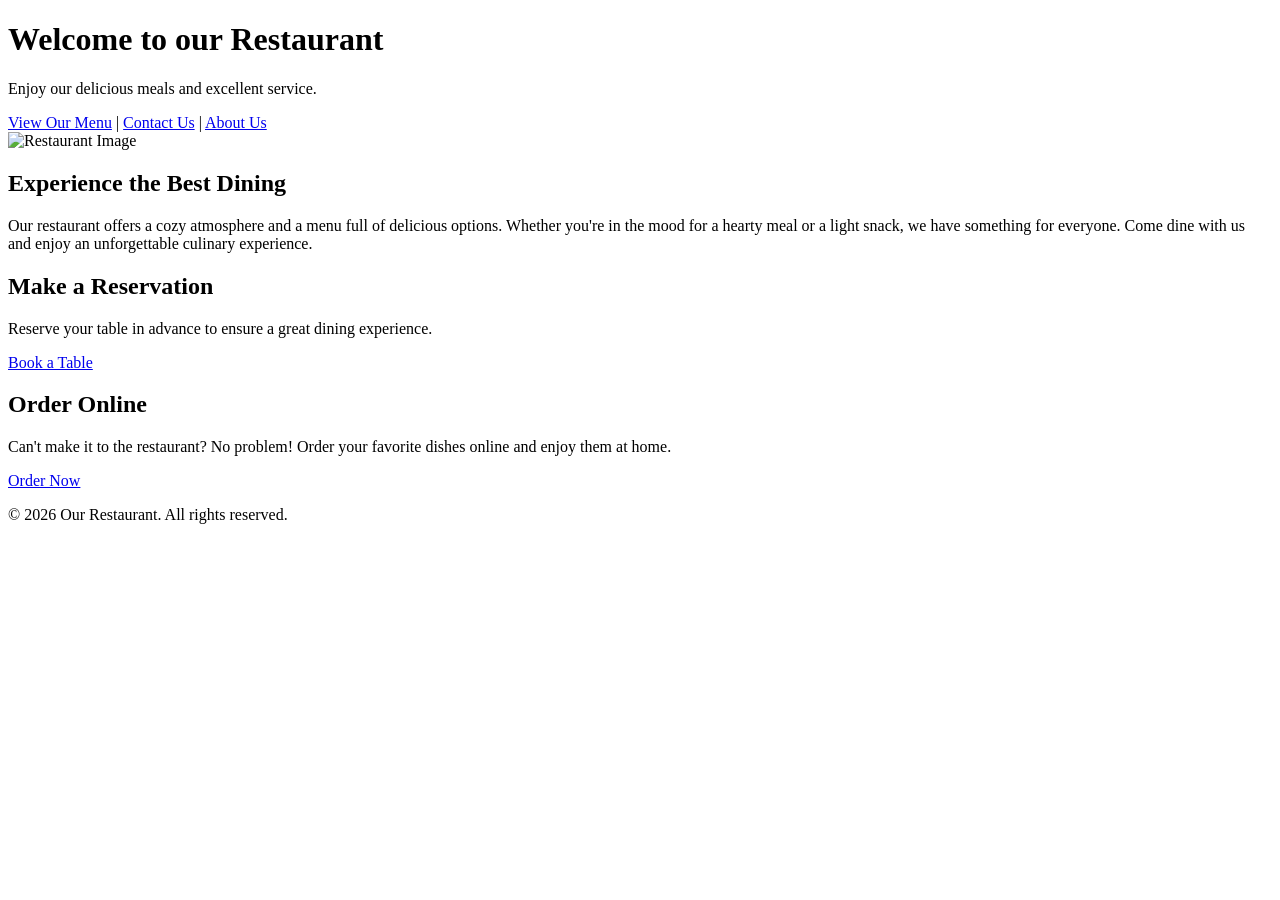
==== resturent file/index.html @ 0fd5eaf8 "first commit" ====
<!DOCTYPE html>
<html lang="en">
<head>
    <meta charset="UTF-8">
    <meta name="viewport" content="width=device-width, initial-scale=1.0">
    <title>Resturent</title>
</head>
<body>
    <h1>Welcome to our Restaurant</h1>
    <p>Enjoy our delicious meals and excellent service.</p>
        <a href="menu.html">View Our Menu</a> |
        <a href="contact_us.html">Contact Us</a> |
        <a href="about_us.html">About Us</a>
    <br>
    <img src="top-view-fresh-vegetables-red-pepper-powder-turmeric-small-bowls-wooden-spoons-table-free-space.jpg" alt="Restaurant Image" width="500" height="300">
    <h2>Experience the Best Dining</h2>
        <p>Our restaurant offers a cozy atmosphere and a menu full of delicious options. Whether you're in the mood for a hearty meal or a light snack, we have something for everyone. Come dine with us and enjoy an unforgettable culinary experience.</p>
     <h2>Make a Reservation</h2>
        <p>Reserve your table in advance to ensure a great dining experience.</p>
    <a href="reservation_make.html">Book a Table</a>
        
       <h2>Order Online</h2>
        <p>Can't make it to the restaurant? No problem! Order your favorite dishes online and enjoy them at home.</p>
        <a href="menu.html">Order Now</a>

    <footer>
        <p>&copy; 2026 Our Restaurant. All rights reserved.</p>
    </footer>

</body>
</html>
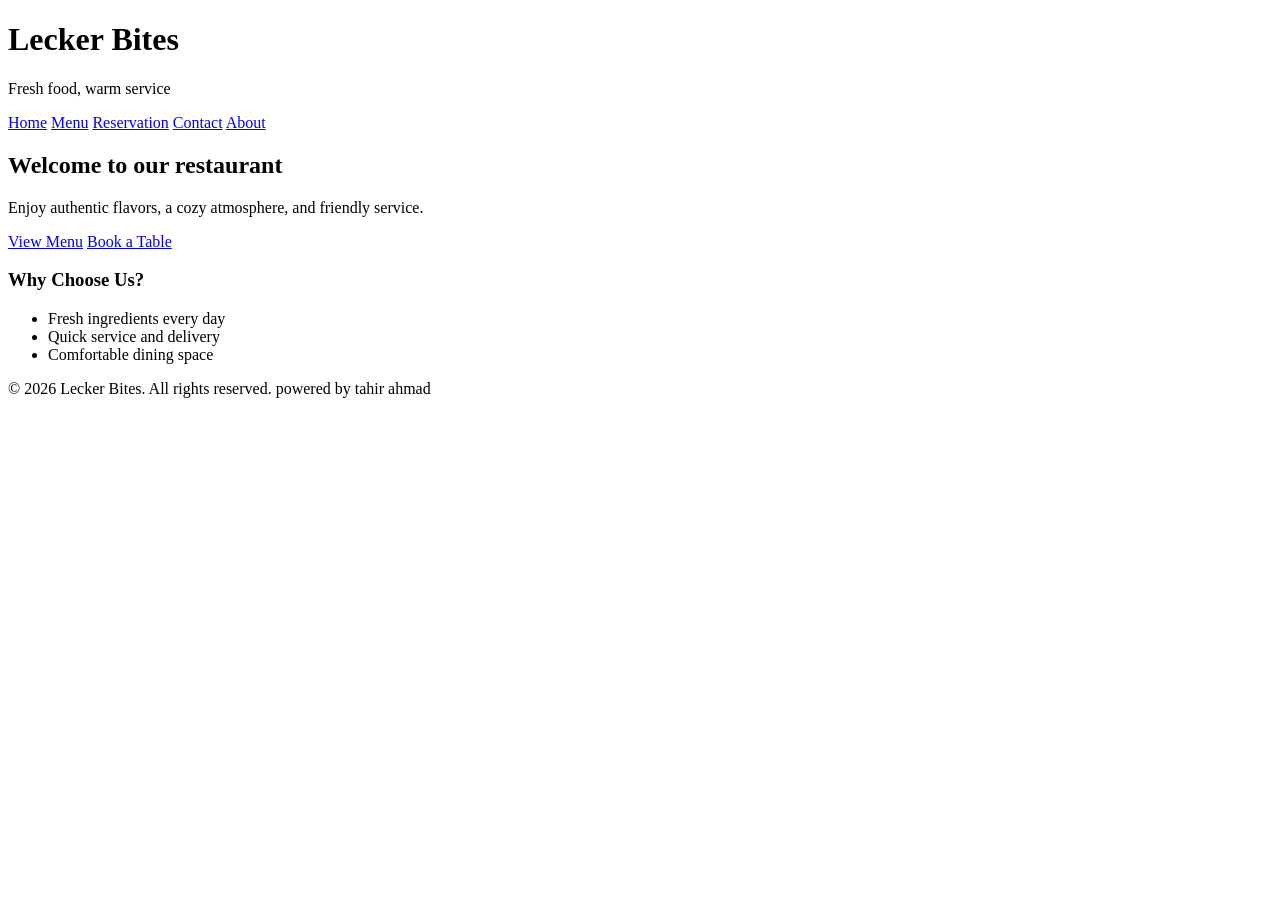
==== commit 63d2829c: "modify all data beacuse we update the restaurant name and we also update the phone number in reserva" ====
--- a/resturent file/index.html
+++ b/resturent file/index.html
@@ -3,29 +3,46 @@
 <head>
     <meta charset="UTF-8">
     <meta name="viewport" content="width=device-width, initial-scale=1.0">
-    <title>Resturent</title>
+    <title>Restaurant</title>
+    <link rel="stylesheet" href="index.css">
 </head>
 <body>
-    <h1>Welcome to our Restaurant</h1>
-    <p>Enjoy our delicious meals and excellent service.</p>
-        <a href="menu.html">View Our Menu</a> |
-        <a href="contact_us.html">Contact Us</a> |
-        <a href="about_us.html">About Us</a>
-    <br>
-    <img src="top-view-fresh-vegetables-red-pepper-powder-turmeric-small-bowls-wooden-spoons-table-free-space.jpg" alt="Restaurant Image" width="500" height="300">
-    <h2>Experience the Best Dining</h2>
-        <p>Our restaurant offers a cozy atmosphere and a menu full of delicious options. Whether you're in the mood for a hearty meal or a light snack, we have something for everyone. Come dine with us and enjoy an unforgettable culinary experience.</p>
-     <h2>Make a Reservation</h2>
-        <p>Reserve your table in advance to ensure a great dining experience.</p>
-    <a href="reservation_make.html">Book a Table</a>
-        
-       <h2>Order Online</h2>
-        <p>Can't make it to the restaurant? No problem! Order your favorite dishes online and enjoy them at home.</p>
-        <a href="menu.html">Order Now</a>
+    <div class="page-wrap">
+        <header class="site-header">
+            <h1>Lecker Bites</h1>
+            <p>Fresh food, warm service</p>
+            <nav class="main-nav">
+                <a href="index.html">Home</a>
+                <a href="menu.html">Menu</a>
+                <a href="reservation.html">Reservation</a>
+                <a href="contact_us.html">Contact</a>
+                <a href="about_us.html">About</a>
+            </nav>
+        </header>
 
-    <footer>
-        <p>&copy; 2026 Our Restaurant. All rights reserved.</p>
-    </footer>
+        <main class="hero">
+            <h2>Welcome to our restaurant</h2>
+            <p>Enjoy authentic flavors, a cozy atmosphere, and friendly service.</p>
+            <div class="hero-buttons">
+                <a class="button button-primary" href="menu.html">View Menu</a>
+                <a class="button button-secondary" href="reservation.html">Book a Table</a>
+            </div>
+        </main>
 
+        <section class="features">
+            <h3>Why Choose Us?</h3>
+            <ul>
+                <li>Fresh ingredients every day</li>
+                <li>Quick service and delivery</li>
+                <li>Comfortable dining space</li>
+            </ul>
+        </section>
+
+        <footer class="site-footer">
+            <p>&copy; 2026 Lecker Bites. All rights reserved.
+                powered by tahir ahmad
+            </p>
+        </footer>
+    </div>
 </body>
 </html>
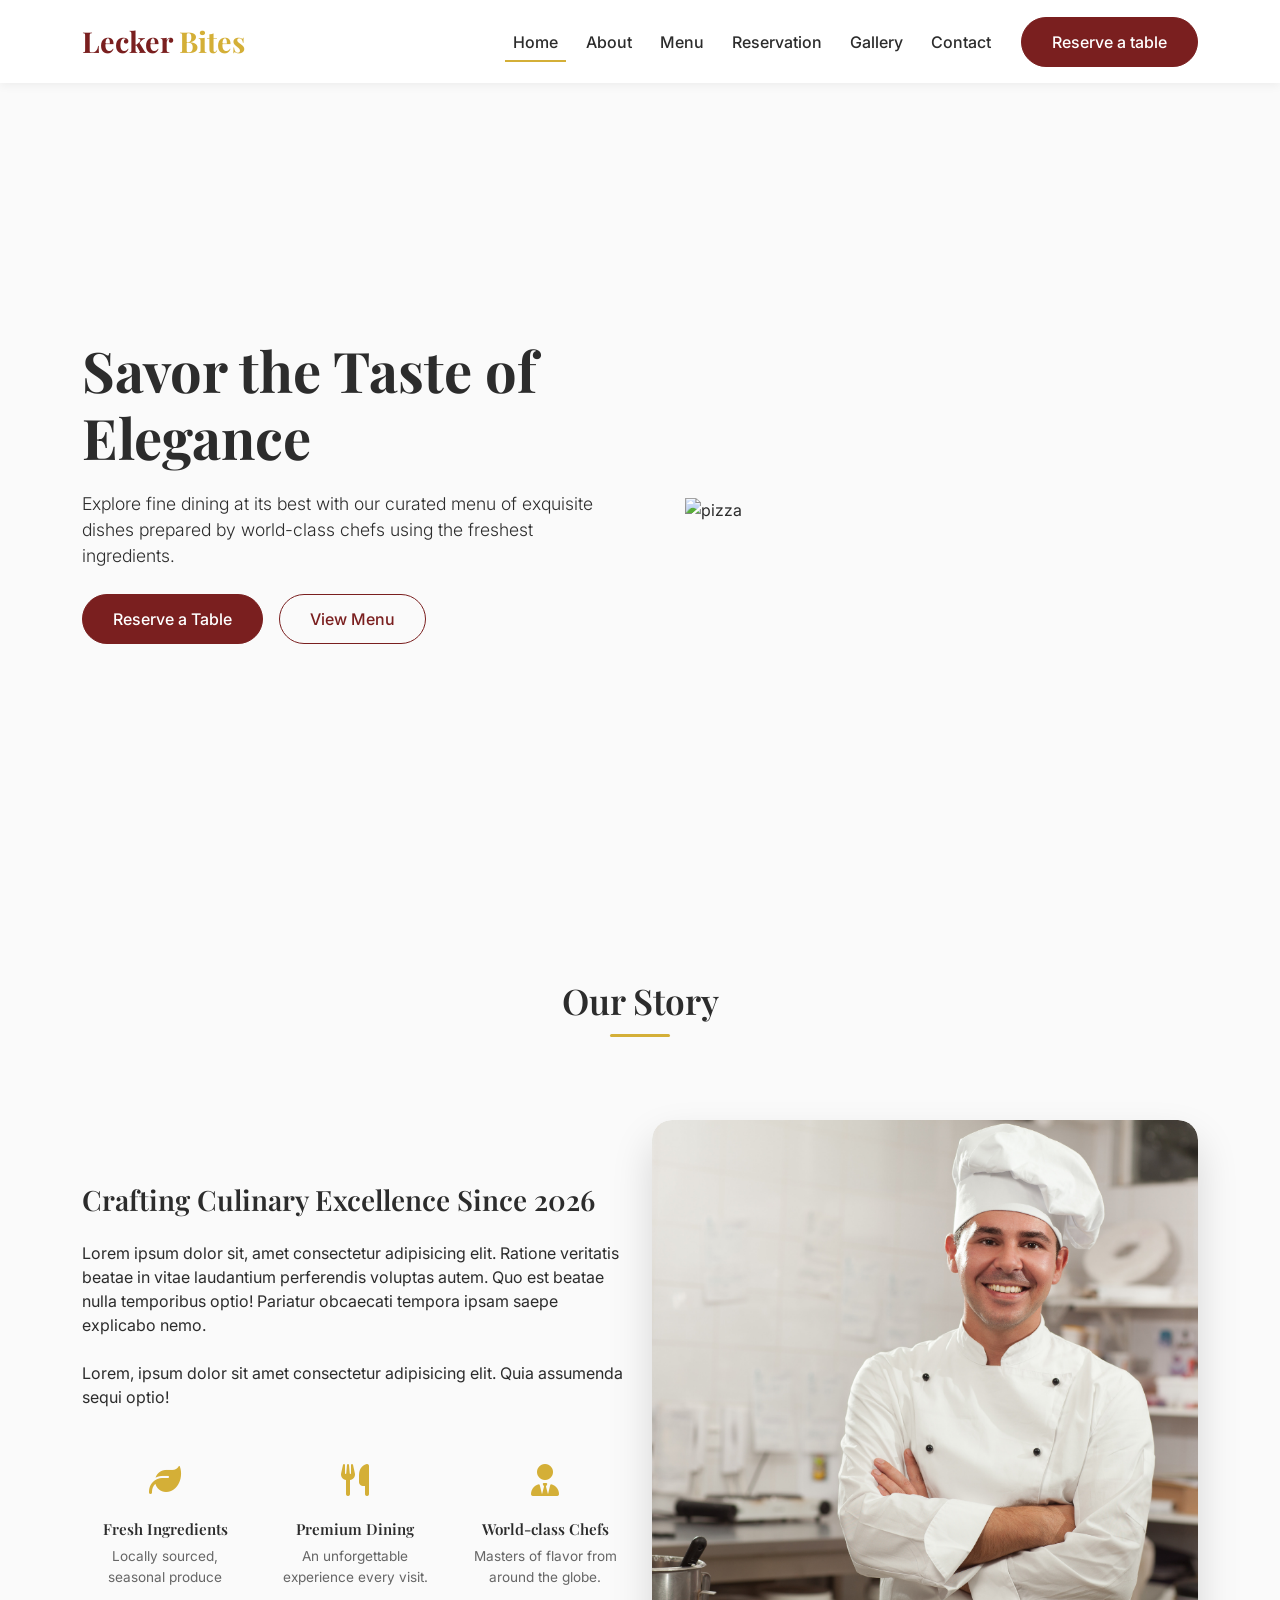
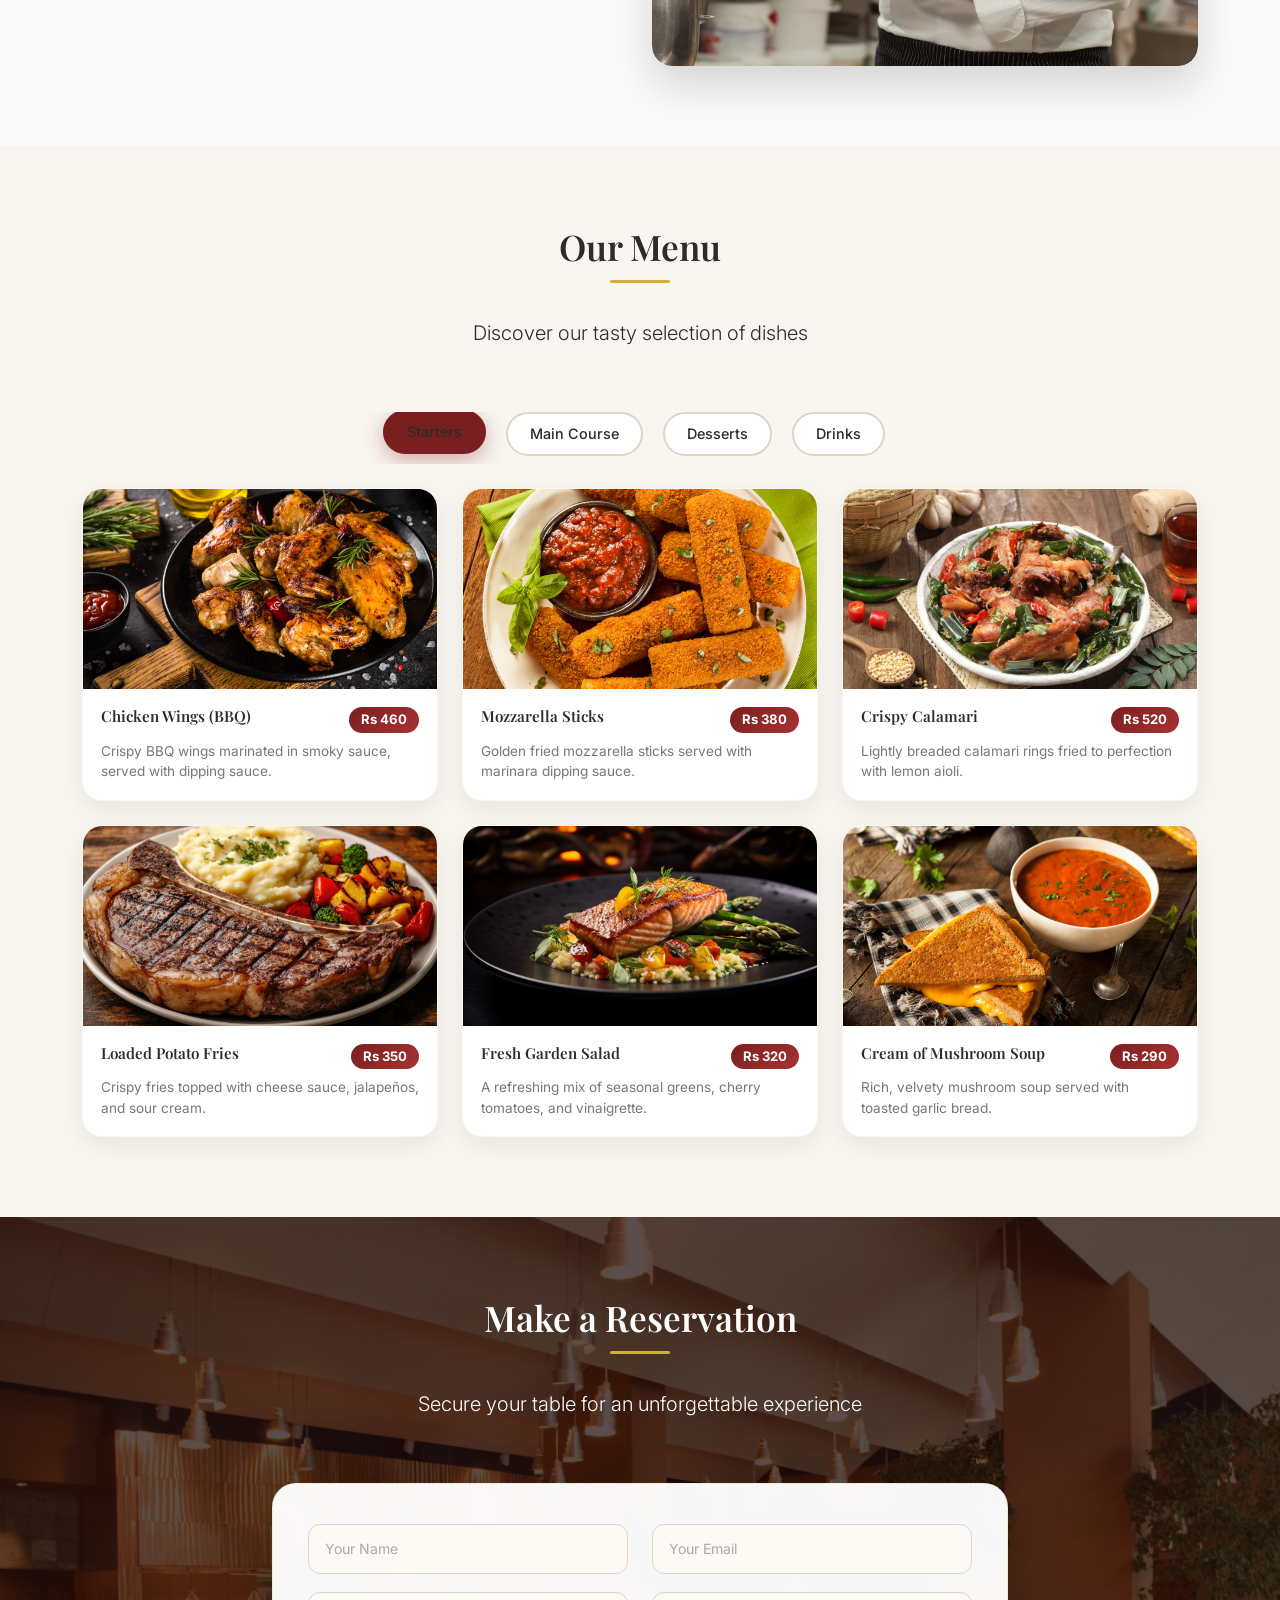
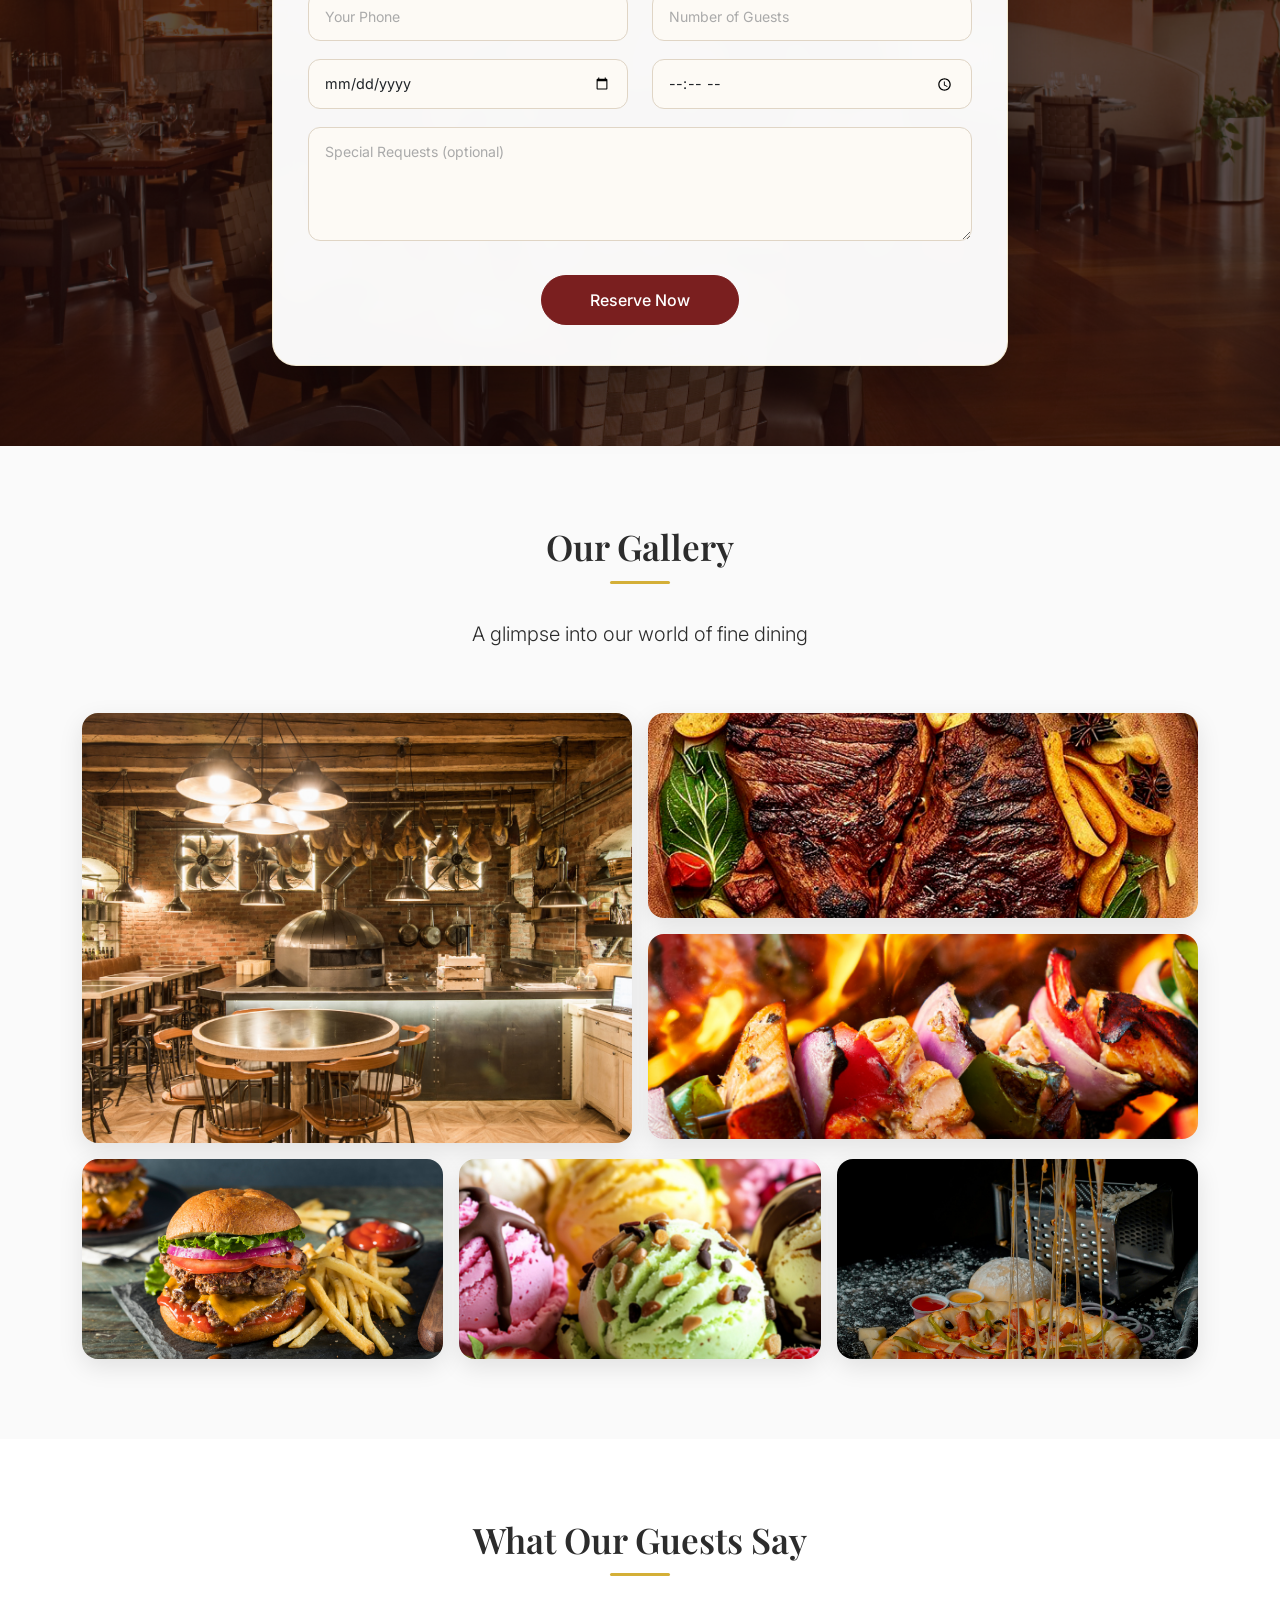
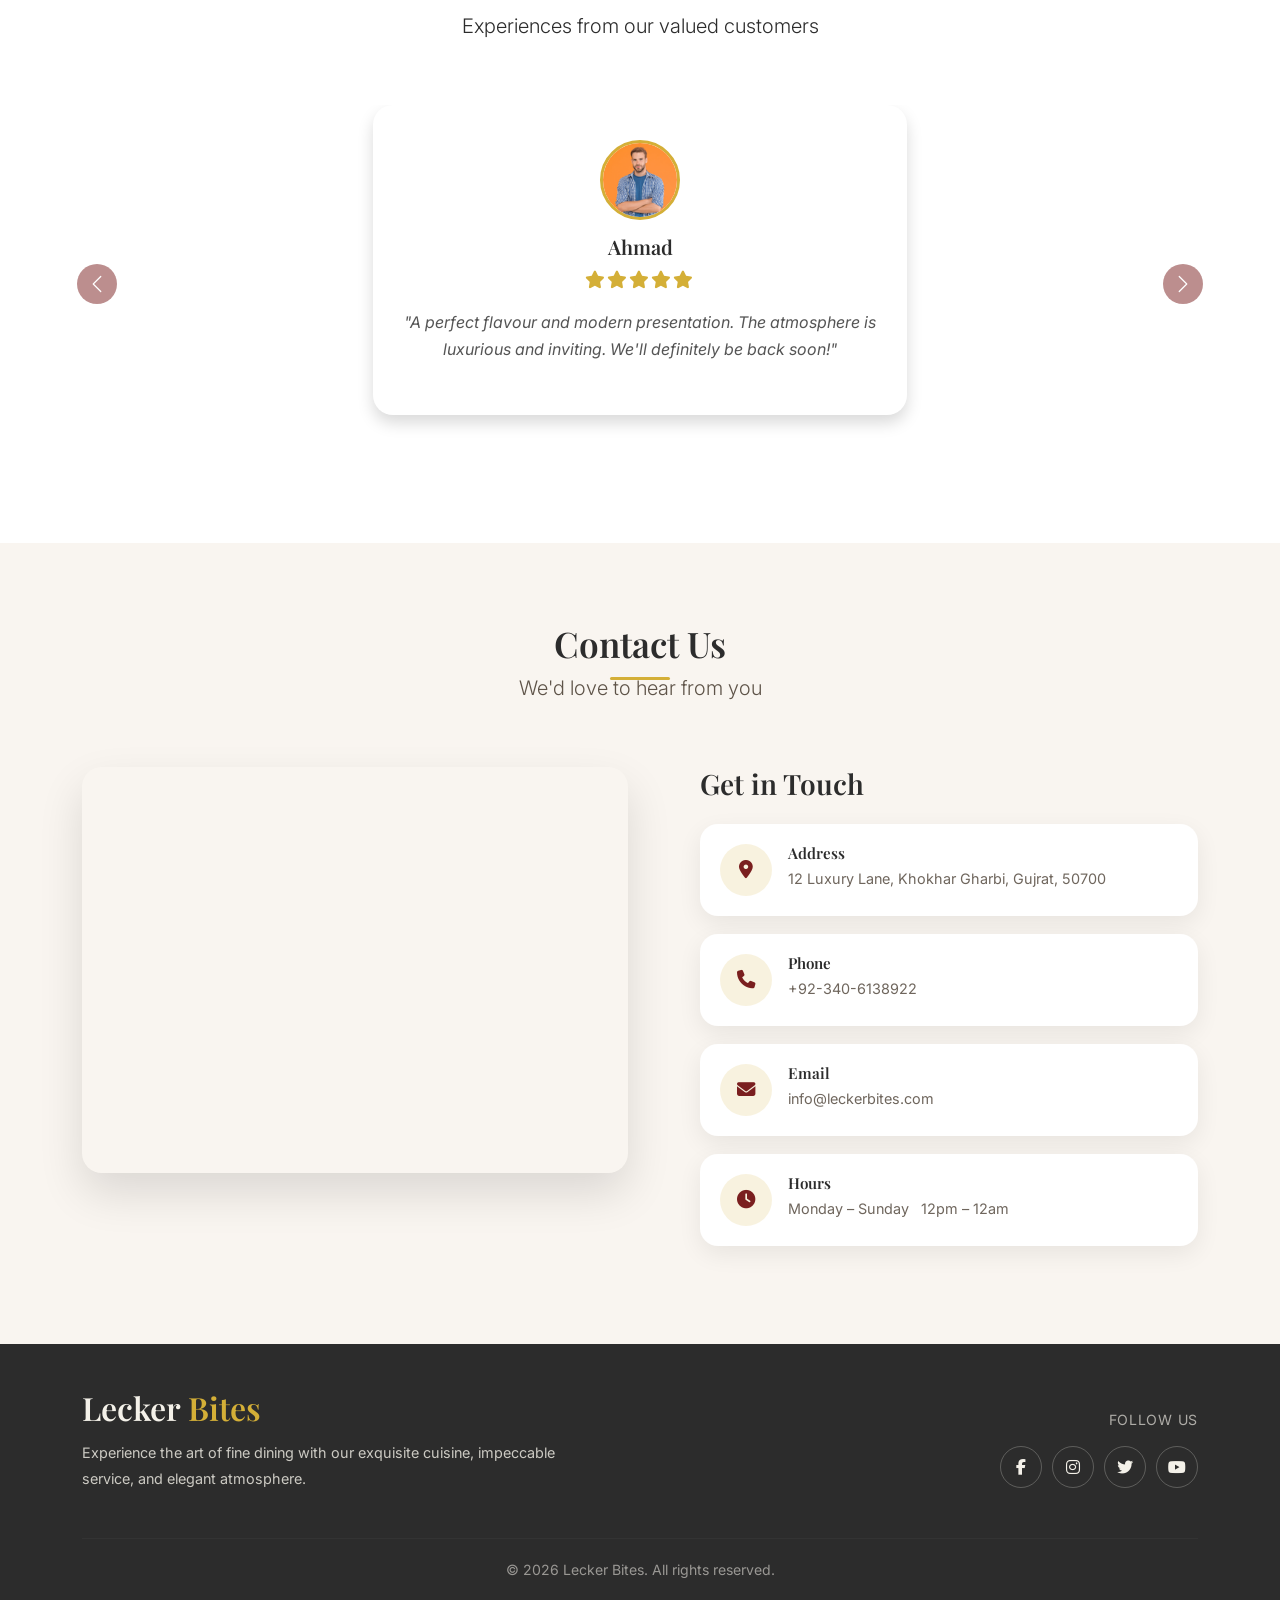
==== commit 9fb1c32b: "now we update the resturent design" ====
--- a/resturent file/index.html
+++ b/resturent file/index.html
@@ -3,46 +3,705 @@
 <head>
     <meta charset="UTF-8">
     <meta name="viewport" content="width=device-width, initial-scale=1.0">
-    <title>Restaurant</title>
-    <link rel="stylesheet" href="index.css">
+    <title>Lecker Bites</title>
+
+    <link rel="preconnect" href="https://fonts.googleapis.com">
+    <link rel="preconnect" href="https://fonts.gstatic.com" crossorigin>
+    <link href="https://fonts.googleapis.com/css2?family=Playfair+Display:ital,wght@0,400..900;1,400..900&family=Inter:wght@300;400;500&display=swap" rel="stylesheet">
+
+    <link href="https://cdn.jsdelivr.net/npm/bootstrap@5.3.8/dist/css/bootstrap.min.css" rel="stylesheet" integrity="sha384-sRIl4kxILFvY47J16cr9ZwB07vP4J8+LH7qKQnuqkuIAvNWLzeN8tE5YBujZqJLB" crossorigin="anonymous">
+    <link rel="stylesheet" href="https://cdnjs.cloudflare.com/ajax/libs/aos/2.3.4/aos.css" integrity="sha512-1cK78a1o+ht2JcaW6g8OXYwqpev9+6GqOkz9xmBN9iUUhIndKtxwILGWYOSibOKjLsEdjyjZvYDq/cZwNeak0w==" crossorigin="anonymous" referrerpolicy="no-referrer" />
+    <link rel="stylesheet" href="https://cdnjs.cloudflare.com/ajax/libs/font-awesome/6.5.0/css/all.min.css" crossorigin="anonymous" referrerpolicy="no-referrer" />
+    <link rel="stylesheet" href="style.css">
 </head>
 <body>
-    <div class="page-wrap">
-        <header class="site-header">
-            <h1>Lecker Bites</h1>
-            <p>Fresh food, warm service</p>
-            <nav class="main-nav">
-                <a href="index.html">Home</a>
-                <a href="menu.html">Menu</a>
-                <a href="reservation.html">Reservation</a>
-                <a href="contact_us.html">Contact</a>
-                <a href="about_us.html">About</a>
-            </nav>
-        </header>
-
-        <main class="hero">
-            <h2>Welcome to our restaurant</h2>
-            <p>Enjoy authentic flavors, a cozy atmosphere, and friendly service.</p>
-            <div class="hero-buttons">
-                <a class="button button-primary" href="menu.html">View Menu</a>
-                <a class="button button-secondary" href="reservation.html">Book a Table</a>
-            </div>
-        </main>
-
-        <section class="features">
-            <h3>Why Choose Us?</h3>
-            <ul>
-                <li>Fresh ingredients every day</li>
-                <li>Quick service and delivery</li>
-                <li>Comfortable dining space</li>
-            </ul>
-        </section>
-
-        <footer class="site-footer">
-            <p>&copy; 2026 Lecker Bites. All rights reserved.
-                powered by tahir ahmad
-            </p>
-        </footer>
-    </div>
+
+    <!-- navbar -->
+    <nav class="navbar navbar-expand-lg navbar-light fixed-top">
+      <div class="container">
+        <a class="navbar-brand" href="#">
+            Lecker<span class="text-gold"> Bites</span>
+        </a>
+        <button class="navbar-toggler border-0" type="button" data-bs-toggle="collapse" data-bs-target="#navbarSupportedContent" aria-controls="navbarSupportedContent" aria-expanded="false" aria-label="Toggle navigation">
+          <span class="navbar-toggler-icon"></span>
+        </button>
+        <div class="collapse navbar-collapse" id="navbarSupportedContent">
+          <ul class="navbar-nav ms-auto mb-2 mb-lg-0 align-items-lg-center">
+            <li class="nav-item">
+              <a class="nav-link active" aria-current="page" href="#">Home</a>
+            </li>
+            <li class="nav-item">
+              <a class="nav-link" href="#about">About</a>
+            </li>
+            <li class="nav-item">
+              <a class="nav-link" href="#menu">Menu</a>
+            </li>
+            <li class="nav-item">
+              <a class="nav-link" href="#reservations">Reservation</a>
+            </li>
+            <li class="nav-item">
+              <a class="nav-link" href="#gallery">Gallery</a>
+            </li>
+            <li class="nav-item">
+              <a class="nav-link" href="#contact">Contact</a>
+            </li>
+            <li class="nav-item ms-lg-3 mt-2 mt-lg-0">
+              <a class="btn btn-primary" href="#reservations">Reserve a table</a>
+            </li>
+          </ul>
+        </div>
+      </div>
+    </nav>
+
+    <!-- hero section -->
+    <section id="home" class="hero">
+        <div class="container">
+            <div class="row align-items-center hero-content">
+                <div class="col-lg-6 text-center text-lg-start">
+                    <h1 class="hero-heading">Savor the Taste of Elegance</h1>
+                    <p class="lead mb-4">Explore fine dining at its best with our curated menu of exquisite dishes prepared by world-class chefs using the freshest ingredients.</p>
+                    <div class="d-flex flex-wrap gap-3 justify-content-center justify-content-lg-start">
+                        <a href="#reservations" class="btn btn-primary">Reserve a Table</a>
+                        <a href="#menu" class="btn btn-outline-primary">View Menu</a>
+                    </div>
+                </div>
+                <div class="col-lg-6">
+                    <div class="hero-image">
+                        <img src="images/hero-pizza.svg" alt="pizza">
+                    </div>
+                </div>
+            </div>
+        </div>
+    </section>
+
+    <!-- About section -->
+    <section id="about" class="about-content">
+        <div class="container">
+            <div class="row">
+                <div class="col-12 text-center mb-5">
+                    <h2 class="section-title">Our Story</h2>
+                </div>
+            </div>
+            <div class="row align-items-center gy-5">
+                <div class="col-lg-6">
+                    <h3 class="mb-4">Crafting Culinary Excellence Since 2026</h3>
+                    <p class="mb-4">Lorem ipsum dolor sit, amet consectetur adipisicing elit. Ratione veritatis beatae in vitae laudantium perferendis voluptas autem. Quo est beatae nulla temporibus optio! Pariatur obcaecati tempora ipsam saepe explicabo nemo.</p>
+                    <p class="mb-4">Lorem, ipsum dolor sit amet consectetur adipisicing elit. Quia assumenda sequi optio!</p>
+                    <div class="row mt-4 gy-4">
+                        <div class="col-sm-4 col-6 feature-item text-center">
+                            <div class="feature-icon">
+                                <i class="fas fa-leaf"></i>
+                            </div>
+                            <h5>Fresh Ingredients</h5>
+                            <p>Locally sourced, seasonal produce</p>
+                        </div>
+                        <div class="col-sm-4 col-6 feature-item text-center">
+                            <div class="feature-icon">
+                                <i class="fas fa-utensils"></i>
+                            </div>
+                            <h5>Premium Dining</h5>
+                            <p>An unforgettable experience every visit.</p>
+                        </div>
+                        <div class="col-sm-4 col-12 feature-item text-center">
+                            <div class="feature-icon">
+                                <i class="fas fa-user-tie"></i>
+                            </div>
+                            <h5>World-class Chefs</h5>
+                            <p>Masters of flavor from around the globe.</p>
+                        </div>
+                    </div>
+                </div>
+                <div class="col-lg-6">
+                    <div class="chef-image">
+                        <img src="images/chef.png" alt="chef image" class="img-fluid w-100">
+                    </div>
+                </div>
+            </div>
+        </div>
+    </section>
+
+    <!-- menu section -->
+    <section id="menu" class="menu-section">
+        <div class="container">
+            <div class="row">
+                <div class="col-12 text-center mb-5">
+                    <h2 class="section-title">Our Menu</h2>
+                    <p class="lead">Discover our tasty selection of dishes</p>
+                </div>
+            </div>
+            <div class="row">
+                <ul class="nav nav-pills mb-4 justify-content-center flex-nowrap overflow-auto pb-2" id="menuTab" role="tablist" style="gap:8px; scrollbar-width:none;">
+                    <li class="nav-item flex-shrink-0" role="presentation">
+                        <button class="nav-link active" id="starters-tab" data-bs-toggle="pill" data-bs-target="#starters" type="button" role="tab" aria-controls="starters" aria-selected="true">Starters</button>
+                    </li>
+                    <li class="nav-item flex-shrink-0" role="presentation">
+                        <button class="nav-link" id="main-tab" data-bs-toggle="pill" data-bs-target="#main" type="button" role="tab" aria-controls="main" aria-selected="false">Main Course</button>
+                    </li>
+                    <li class="nav-item flex-shrink-0" role="presentation">
+                        <button class="nav-link" id="desserts-tab" data-bs-toggle="pill" data-bs-target="#desserts" type="button" role="tab" aria-controls="desserts" aria-selected="false">Desserts</button>
+                    </li>
+                    <li class="nav-item flex-shrink-0" role="presentation">
+                        <button class="nav-link" id="drinks-tab" data-bs-toggle="pill" data-bs-target="#drinks" type="button" role="tab" aria-controls="drinks" aria-selected="false">Drinks</button>
+                    </li>
+                </ul>
+
+                <div class="tab-content" id="menuTabContent">
+
+                    <!-- STARTERS -->
+                    <div class="tab-pane fade show active" id="starters" role="tabpanel" aria-labelledby="starters-tab">
+                        <div class="row gy-4">
+                            <div class="col-md-6 col-lg-4" data-aos="fade-up" data-aos-delay="100">
+                                <div class="menu-item">
+                                    <div class="menu-item-img"><img src="images/menu/wings.png" alt="Chicken Wings"></div>
+                                    <div class="menu-item-content">
+                                        <div class="menu-item-title"><h5>Chicken Wings (BBQ)</h5><span class="menu-item-price">Rs 460</span></div>
+                                        <p>Crispy BBQ wings marinated in smoky sauce, served with dipping sauce.</p>
+                                    </div>
+                                </div>
+                            </div>
+                            <div class="col-md-6 col-lg-4" data-aos="fade-up" data-aos-delay="200">
+                                <div class="menu-item">
+                                    <div class="menu-item-img"><img src="images/menu/sticks.png" alt="Mozzarella Sticks"></div>
+                                    <div class="menu-item-content">
+                                        <div class="menu-item-title"><h5>Mozzarella Sticks</h5><span class="menu-item-price">Rs 380</span></div>
+                                        <p>Golden fried mozzarella sticks served with marinara dipping sauce.</p>
+                                    </div>
+                                </div>
+                            </div>
+                            <div class="col-md-6 col-lg-4" data-aos="fade-up" data-aos-delay="300">
+                                <div class="menu-item">
+                                    <div class="menu-item-img"><img src="images/menu/clamari.png" alt="Calamari"></div>
+                                    <div class="menu-item-content">
+                                        <div class="menu-item-title"><h5>Crispy Calamari</h5><span class="menu-item-price">Rs 520</span></div>
+                                        <p>Lightly breaded calamari rings fried to perfection with lemon aioli.</p>
+                                    </div>
+                                </div>
+                            </div>
+                            <div class="col-md-6 col-lg-4" data-aos="fade-up" data-aos-delay="400">
+                                <div class="menu-item">
+                                    <div class="menu-item-img"><img src="images/menu/potatoes.png" alt="Loaded Fries"></div>
+                                    <div class="menu-item-content">
+                                        <div class="menu-item-title"><h5>Loaded Potato Fries</h5><span class="menu-item-price">Rs 350</span></div>
+                                        <p>Crispy fries topped with cheese sauce, jalapeños, and sour cream.</p>
+                                    </div>
+                                </div>
+                            </div>
+                            <div class="col-md-6 col-lg-4" data-aos="fade-up" data-aos-delay="500">
+                                <div class="menu-item">
+                                    <div class="menu-item-img"><img src="images/menu/salad.png" alt="Garden Salad"></div>
+                                    <div class="menu-item-content">
+                                        <div class="menu-item-title"><h5>Fresh Garden Salad</h5><span class="menu-item-price">Rs 320</span></div>
+                                        <p>A refreshing mix of seasonal greens, cherry tomatoes, and vinaigrette.</p>
+                                    </div>
+                                </div>
+                            </div>
+                            <div class="col-md-6 col-lg-4" data-aos="fade-up" data-aos-delay="600">
+                                <div class="menu-item">
+                                    <div class="menu-item-img"><img src="images/menu/soup.png" alt="Soup"></div>
+                                    <div class="menu-item-content">
+                                        <div class="menu-item-title"><h5>Cream of Mushroom Soup</h5><span class="menu-item-price">Rs 290</span></div>
+                                        <p>Rich, velvety mushroom soup served with toasted garlic bread.</p>
+                                    </div>
+                                </div>
+                            </div>
+                        </div>
+                    </div>
+
+                    <!-- MAIN COURSE -->
+                    <div class="tab-pane fade" id="main" role="tabpanel" aria-labelledby="main-tab">
+                        <div class="row gy-4">
+                            <div class="col-md-6 col-lg-4" data-aos="fade-up" data-aos-delay="100">
+                                <div class="menu-item">
+                                    <div class="menu-item-img"><img src="images/menu/pasta.png" alt="Pasta"></div>
+                                    <div class="menu-item-content">
+                                        <div class="menu-item-title"><h5>Grilled Chicken Pasta</h5><span class="menu-item-price">Rs 750</span></div>
+                                        <p>Fettuccine tossed in creamy Alfredo sauce with grilled chicken strips.</p>
+                                    </div>
+                                </div>
+                            </div>
+                            <div class="col-md-6 col-lg-4" data-aos="fade-up" data-aos-delay="200">
+                                <div class="menu-item">
+                                    <div class="menu-item-img"><img src="images/menu/pizza.png" alt="Pizza"></div>
+                                    <div class="menu-item-content">
+                                        <div class="menu-item-title"><h5>Margherita Pizza</h5><span class="menu-item-price">Rs 850</span></div>
+                                        <p>Classic pizza with fresh mozzarella, tomato sauce, and basil leaves.</p>
+                                    </div>
+                                </div>
+                            </div>
+                            <div class="col-md-6 col-lg-4" data-aos="fade-up" data-aos-delay="300">
+                                <div class="menu-item">
+                                    <div class="menu-item-img"><img src="images/menu/pizza 2.png" alt="BBQ Chicken Pizza"></div>
+                                    <div class="menu-item-content">
+                                        <div class="menu-item-title"><h5>BBQ Chicken Pizza</h5><span class="menu-item-price">Rs 950</span></div>
+                                        <p>Smoky BBQ sauce, grilled chicken, red onions, and melted cheddar.</p>
+                                    </div>
+                                </div>
+                            </div>
+                            <div class="col-md-6 col-lg-4" data-aos="fade-up" data-aos-delay="400">
+                                <div class="menu-item">
+                                    <div class="menu-item-img"><img src="images/menu/burger.png" alt="Burger"></div>
+                                    <div class="menu-item-content">
+                                        <div class="menu-item-title"><h5>Signature Beef Burger</h5><span class="menu-item-price">Rs 680</span></div>
+                                        <p>Juicy beef patty with lettuce, tomato, pickles, and special house sauce.</p>
+                                    </div>
+                                </div>
+                            </div>
+                            <div class="col-md-6 col-lg-4" data-aos="fade-up" data-aos-delay="500">
+                                <div class="menu-item">
+                                    <div class="menu-item-img"><img src="images/menu/salmon.png" alt="Salmon"></div>
+                                    <div class="menu-item-content">
+                                        <div class="menu-item-title"><h5>Pan-Seared Salmon</h5><span class="menu-item-price">Rs 1100</span></div>
+                                        <p>Atlantic salmon fillet with lemon butter sauce and seasonal vegetables.</p>
+                                    </div>
+                                </div>
+                            </div>
+                            <div class="col-md-6 col-lg-4" data-aos="fade-up" data-aos-delay="600">
+                                <div class="menu-item">
+                                    <div class="menu-item-img"><img src="images/menu/bread.png" alt="Bread"></div>
+                                    <div class="menu-item-content">
+                                        <div class="menu-item-title"><h5>Garlic Bread Platter</h5><span class="menu-item-price">Rs 280</span></div>
+                                        <p>Freshly baked bread with herb garlic butter, served warm.</p>
+                                    </div>
+                                </div>
+                            </div>
+                        </div>
+                    </div>
+
+                    <!-- DESSERTS -->
+                    <div class="tab-pane fade" id="desserts" role="tabpanel" aria-labelledby="desserts-tab">
+                        <div class="row gy-4">
+                            <div class="col-md-6 col-lg-4" data-aos="fade-up" data-aos-delay="100">
+                                <div class="menu-item">
+                                    <div class="menu-item-img"><img src="images/menu/cake.png" alt="Chocolate Lava Cake"></div>
+                                    <div class="menu-item-content">
+                                        <div class="menu-item-title"><h5>Chocolate Lava Cake</h5><span class="menu-item-price">Rs 490</span></div>
+                                        <p>Warm chocolate cake with a gooey molten center, served with vanilla ice cream.</p>
+                                    </div>
+                                </div>
+                            </div>
+                            <div class="col-md-6 col-lg-4" data-aos="fade-up" data-aos-delay="200">
+                                <div class="menu-item">
+                                    <div class="menu-item-img"><img src="images/menu/cake2.png" alt="Red Velvet Cake"></div>
+                                    <div class="menu-item-content">
+                                        <div class="menu-item-title"><h5>Red Velvet Cake</h5><span class="menu-item-price">Rs 450</span></div>
+                                        <p>Moist red velvet layers with cream cheese frosting and a velvety finish.</p>
+                                    </div>
+                                </div>
+                            </div>
+                            <div class="col-md-6 col-lg-4" data-aos="fade-up" data-aos-delay="300">
+                                <div class="menu-item">
+                                    <div class="menu-item-img"><img src="images/menu/cake3.png" alt="Cheesecake"></div>
+                                    <div class="menu-item-content">
+                                        <div class="menu-item-title"><h5>New York Cheesecake</h5><span class="menu-item-price">Rs 520</span></div>
+                                        <p>Classic dense cheesecake with a buttery graham cracker crust and berry compote.</p>
+                                    </div>
+                                </div>
+                            </div>
+                            <div class="col-md-6 col-lg-4" data-aos="fade-up" data-aos-delay="400">
+                                <div class="menu-item">
+                                    <div class="menu-item-img"><img src="images/menu/cake4.png" alt="Tiramisu"></div>
+                                    <div class="menu-item-content">
+                                        <div class="menu-item-title"><h5>Tiramisu</h5><span class="menu-item-price">Rs 480</span></div>
+                                        <p>Italian classic with espresso-soaked ladyfingers and mascarpone cream.</p>
+                                    </div>
+                                </div>
+                            </div>
+                            <div class="col-md-6 col-lg-4" data-aos="fade-up" data-aos-delay="500">
+                                <div class="menu-item">
+                                    <div class="menu-item-img"><img src="images/menu/icecream.png" alt="Ice Cream"></div>
+                                    <div class="menu-item-content">
+                                        <div class="menu-item-title"><h5>Artisan Ice Cream</h5><span class="menu-item-price">Rs 320</span></div>
+                                        <p>Three scoops of house-made artisan ice cream with your choice of toppings.</p>
+                                    </div>
+                                </div>
+                            </div>
+                            <div class="col-md-6 col-lg-4" data-aos="fade-up" data-aos-delay="600">
+                                <div class="menu-item">
+                                    <div class="menu-item-img"><img src="images/menu/fruit.png" alt="Fruit Platter"></div>
+                                    <div class="menu-item-content">
+                                        <div class="menu-item-title"><h5>Fresh Fruit Platter</h5><span class="menu-item-price">Rs 380</span></div>
+                                        <p>Seasonal fresh fruits beautifully arranged with honey yogurt dip.</p>
+                                    </div>
+                                </div>
+                            </div>
+                        </div>
+                    </div>
+
+                    <!-- DRINKS -->
+                    <div class="tab-pane fade" id="drinks" role="tabpanel" aria-labelledby="drinks-tab">
+                        <div class="row gy-4">
+                            <div class="col-md-6 col-lg-4" data-aos="fade-up" data-aos-delay="100">
+                                <div class="menu-item">
+                                    <div class="menu-item-img"><img src="images/menu/juice.png" alt="Orange Juice"></div>
+                                    <div class="menu-item-content">
+                                        <div class="menu-item-title"><h5>Fresh Orange Juice</h5><span class="menu-item-price">Rs 220</span></div>
+                                        <p>Chilled freshly squeezed orange juice served with a citrus slice.</p>
+                                    </div>
+                                </div>
+                            </div>
+                            <div class="col-md-6 col-lg-4" data-aos="fade-up" data-aos-delay="200">
+                                <div class="menu-item">
+                                    <div class="menu-item-img"><img src="images/menu/juice2.png" alt="Mixed Juice"></div>
+                                    <div class="menu-item-content">
+                                        <div class="menu-item-title"><h5>Tropical Fruit Punch</h5><span class="menu-item-price">Rs 260</span></div>
+                                        <p>A refreshing blend of mango, pineapple, and passion fruit juices.</p>
+                                    </div>
+                                </div>
+                            </div>
+                            <div class="col-md-6 col-lg-4" data-aos="fade-up" data-aos-delay="300">
+                                <div class="menu-item">
+                                    <div class="menu-item-img"><img src="images/menu/coffee.png" alt="Coffee"></div>
+                                    <div class="menu-item-content">
+                                        <div class="menu-item-title"><h5>Signature Latte</h5><span class="menu-item-price">Rs 280</span></div>
+                                        <p>Smooth espresso with steamed milk and your choice of flavor syrup.</p>
+                                    </div>
+                                </div>
+                            </div>
+                            <div class="col-md-6 col-lg-4" data-aos="fade-up" data-aos-delay="400">
+                                <div class="menu-item">
+                                    <div class="menu-item-img"><img src="images/menu/coffee2.png" alt="Cold Coffee"></div>
+                                    <div class="menu-item-content">
+                                        <div class="menu-item-title"><h5>Iced Caramel Coffee</h5><span class="menu-item-price">Rs 320</span></div>
+                                        <p>Cold brew coffee with caramel drizzle, milk foam, and ice.</p>
+                                    </div>
+                                </div>
+                            </div>
+                            <div class="col-md-6 col-lg-4" data-aos="fade-up" data-aos-delay="500">
+                                <div class="menu-item">
+                                    <div class="menu-item-img"><img src="images/menu/drink.png" alt="Mocktail"></div>
+                                    <div class="menu-item-content">
+                                        <div class="menu-item-title"><h5>Sunset Mocktail</h5><span class="menu-item-price">Rs 340</span></div>
+                                        <p>A vibrant non-alcoholic blend of grenadine, orange juice, and soda water.</p>
+                                    </div>
+                                </div>
+                            </div>
+                            <div class="col-md-6 col-lg-4" data-aos="fade-up" data-aos-delay="600">
+                                <div class="menu-item">
+                                    <div class="menu-item-img"><img src="images/menu/water.png" alt="Water"></div>
+                                    <div class="menu-item-content">
+                                        <div class="menu-item-title"><h5>Sparkling Water</h5><span class="menu-item-price">Rs 120</span></div>
+                                        <p>Chilled sparkling mineral water served with a slice of lemon.</p>
+                                    </div>
+                                </div>
+                            </div>
+                        </div>
+                    </div>
+
+                </div>
+            </div>
+        </div>
+    </section>
+
+    <!-- RESERVATION SECTION -->
+    <section id="reservations" class="reservation-section">
+        <div class="container position-relative">
+            <div class="row">
+                <div class="col-12 text-center mb-5">
+                    <h2 class="section-title text-white">Make a Reservation</h2>
+                    <p class="lead text-white">Secure your table for an unforgettable experience</p>
+                </div>
+            </div>
+            <div class="row justify-content-center">
+                <div class="col-lg-8 col-md-10">
+                    <div class="reservation-card">
+                        <form>
+                            <div class="row">
+                                <div class="col-md-6">
+                                    <input type="text" class="form-control" placeholder="Your Name">
+                                </div>
+                                <div class="col-md-6">
+                                    <input type="email" class="form-control" placeholder="Your Email">
+                                </div>
+                                <div class="col-md-6">
+                                    <input type="tel" class="form-control" placeholder="Your Phone">
+                                </div>
+                                <div class="col-md-6">
+                                    <input type="number" class="form-control" placeholder="Number of Guests" min="1">
+                                </div>
+                                <div class="col-md-6">
+                                    <input type="date" class="form-control">
+                                </div>
+                                <div class="col-md-6">
+                                    <input type="time" class="form-control">
+                                </div>
+                                <div class="col-12">
+                                    <textarea class="form-control" rows="4" placeholder="Special Requests (optional)"></textarea>
+                                </div>
+                                <div class="col-12 text-center mt-3">
+                                    <button type="submit" class="btn btn-primary px-5">Reserve Now</button>
+                                </div>
+                            </div>
+                        </form>
+                    </div>
+                </div>
+            </div>
+        </div>
+    </section>
+
+    <!-- GALLERY SECTION -->
+    <section id="gallery" class="gallery-section">
+        <div class="container">
+            <div class="row">
+                <div class="col-12 text-center mb-5">
+                    <h2 class="section-title">Our Gallery</h2>
+                    <p class="lead">A glimpse into our world of fine dining</p>
+                </div>
+            </div>
+            <div class="row g-3">
+
+                <!-- Large image - left -->
+                <div class="col-lg-6 col-md-6" data-aos="fade-up" data-aos-delay="100">
+                    <div class="gallery-item gallery-item-tall">
+                        <img src="images/gallery/interior.png" alt="Restaurant Interior">
+                        <div class="gallery-item-overlay">
+                            <h5>Our Interior</h5>
+                        </div>
+                    </div>
+                </div>
+
+                <!-- Right column - 2 stacked -->
+                <div class="col-lg-6 col-md-6">
+                    <div class="row g-3 h-100">
+                        <div class="col-12" data-aos="fade-up" data-aos-delay="200">
+                            <div class="gallery-item gallery-item-half">
+                                <img src="images/gallery/signature.png" alt="Signature Dish">
+                                <div class="gallery-item-overlay">
+                                    <h5>Signature Dish</h5>
+                                </div>
+                            </div>
+                        </div>
+                        <div class="col-12" data-aos="fade-up" data-aos-delay="300">
+                            <div class="gallery-item gallery-item-half">
+                                <img src="images/gallery/bbq.png" alt="BBQ Special">
+                                <div class="gallery-item-overlay">
+                                    <h5>BBQ Special</h5>
+                                </div>
+                            </div>
+                        </div>
+                    </div>
+                </div>
+
+                <!-- Bottom row - 3 equal -->
+                <div class="col-lg-4 col-md-6 col-6" data-aos="fade-up" data-aos-delay="400">
+                    <div class="gallery-item gallery-item-sm">
+                        <img src="images/gallery/burger.png" alt="Gourmet Burger">
+                        <div class="gallery-item-overlay">
+                            <h5>Gourmet Burger</h5>
+                        </div>
+                    </div>
+                </div>
+                <div class="col-lg-4 col-md-6 col-6" data-aos="fade-up" data-aos-delay="500">
+                    <div class="gallery-item gallery-item-sm">
+                        <img src="images/gallery/dessert.png" alt="Sweet Desserts">
+                        <div class="gallery-item-overlay">
+                            <h5>Sweet Desserts</h5>
+                        </div>
+                    </div>
+                </div>
+                <div class="col-lg-4 col-md-12" data-aos="fade-up" data-aos-delay="600">
+                    <div class="gallery-item gallery-item-sm">
+                        <img src="images/gallery/pizza.png" alt="Artisan Pizza">
+                        <div class="gallery-item-overlay">
+                            <h5>Artisan Pizza</h5>
+                        </div>
+                    </div>
+                </div>
+
+            </div>
+        </div>
+    </section>
+
+    <!-- Testimonials section -->
+    <section id="testimonials" class="testimonial-section position-relative overflow-hidden">
+        <div class="floating-icons-wrapper" aria-hidden="true">
+            <i class="fas fa-utensils floating-icon" style="left:10%; animation-delay:0s;"></i>
+            <i class="fas fa-wine-glass floating-icon" style="left:20%; animation-delay:3s;"></i>
+            <i class="fas fa-heart floating-icon" style="left:80%; animation-delay:6s;"></i>
+            <i class="fas fa-star floating-icon" style="left:90%; animation-delay:9s;"></i>
+        </div>
+        <div class="container position-relative">
+            <div class="row">
+                <div class="col-12 text-center mb-5">
+                    <h2 class="section-title">What Our Guests Say</h2>
+                    <p class="lead">Experiences from our valued customers</p>
+                </div>
+            </div>
+            <div id="testimonialcarousel" class="carousel slide">
+                <div class="carousel-inner pb-5">
+                    <div class="carousel-item active">
+                        <div class="container">
+                            <div class="row justify-content-center">
+                                <div class="col-md-8 col-lg-6">
+                                    <div class="testimonial-card shadow">
+                                        <img src="images/client1.png" alt="Ahmad" class="profile-img">
+                                        <h5 class="mb-2">Ahmad</h5>
+                                        <div class="stars mb-3">
+                                            <i class="fas fa-star"></i><i class="fas fa-star"></i><i class="fas fa-star"></i><i class="fas fa-star"></i><i class="fas fa-star"></i>
+                                        </div>
+                                        <p>"A perfect flavour and modern presentation. The atmosphere is luxurious and inviting. We'll definitely be back soon!"</p>
+                                    </div>
+                                </div>
+                            </div>
+                        </div>
+                    </div>
+                    <div class="carousel-item">
+                        <div class="container">
+                            <div class="row justify-content-center">
+                                <div class="col-md-8 col-lg-6">
+                                    <div class="testimonial-card shadow">
+                                        <img src="images/client2.png" alt="Ali" class="profile-img">
+                                        <h5 class="mb-2">Ali</h5>
+                                        <div class="stars mb-3">
+                                            <i class="fas fa-star"></i><i class="fas fa-star"></i><i class="fas fa-star"></i><i class="fas fa-star"></i><i class="fas fa-star"></i>
+                                        </div>
+                                        <p>"Exceptional food quality and world-class service. Every dish was a masterpiece. Highly recommend Lecker Bites!"</p>
+                                    </div>
+                                </div>
+                            </div>
+                        </div>
+                    </div>
+                    <div class="carousel-item">
+                        <div class="container">
+                            <div class="row justify-content-center">
+                                <div class="col-md-8 col-lg-6">
+                                    <div class="testimonial-card shadow">
+                                        <img src="images/client3.png" alt="Mahir" class="profile-img">
+                                        <h5 class="mb-2">Mahir</h5>
+                                        <div class="stars mb-3">
+                                            <i class="fas fa-star"></i><i class="fas fa-star"></i><i class="fas fa-star"></i><i class="fas fa-star"></i><i class="fas fa-star"></i>
+                                        </div>
+                                        <p>"The best dining experience in the city! Beautiful ambiance, amazing food, and very attentive staff. 10/10!"</p>
+                                    </div>
+                                </div>
+                            </div>
+                        </div>
+                    </div>
+                </div>
+                <button class="carousel-control-prev" type="button" data-bs-target="#testimonialcarousel" data-bs-slide="prev">
+                    <span class="carousel-control-prev-icon" aria-hidden="true"></span>
+                    <span class="visually-hidden">Previous</span>
+                </button>
+                <button class="carousel-control-next" type="button" data-bs-target="#testimonialcarousel" data-bs-slide="next">
+                    <span class="carousel-control-next-icon" aria-hidden="true"></span>
+                    <span class="visually-hidden">Next</span>
+                </button>
+            </div>
+        </div>
+    </section>
+
+    <!-- Contact section -->
+    <section id="contact" class="contact-section">
+        <div class="container">
+            <div class="row">
+                <div class="col-12 text-center mb-5">
+                    <h2 class="section-title">Contact Us</h2>
+                    <p class="lead">We'd love to hear from you</p>
+                </div>
+            </div>
+            <div class="row gy-4">
+                <div class="col-lg-6">
+                    <div class="map-container">
+                        <iframe src="https://www.google.com/maps/embed?pb=!1m14!1m12!1m3!1d574.9572187808043!2d74.01170956357109!3d32.56354770736186!2m3!1f0!2f0!3f0!3m2!1i1024!2i768!4f13.1!5e0!3m2!1sen!2s!4v1782125473076!5m2!1sen!2s" width="100%" height="400" style="border:0;" allowfullscreen="" loading="lazy" referrerpolicy="no-referrer-when-downgrade" title="Lecker Bites Location"></iframe>
+                    </div>
+                </div>
+                <div class="col-lg-6">
+                    <div class="ps-lg-5">
+                        <h3 class="mb-4">Get in Touch</h3>
+                        <div class="contact-info-item">
+                            <div class="contact-icon">
+                                <i class="fas fa-map-marker-alt"></i>
+                            </div>
+                            <div>
+                                <h5>Address</h5>
+                                <p>12 Luxury Lane, Khokhar Gharbi, Gujrat, 50700</p>
+                            </div>
+                        </div>
+                        <div class="contact-info-item">
+                            <div class="contact-icon">
+                                <i class="fas fa-phone"></i>
+                            </div>
+                            <div>
+                                <h5>Phone</h5>
+                                <p>+92-340-6138922</p>
+                            </div>
+                        </div>
+                        <div class="contact-info-item">
+                            <div class="contact-icon">
+                                <i class="fas fa-envelope"></i>
+                            </div>
+                            <div>
+                                <h5>Email</h5>
+                                <p>info@leckerbites.com</p>
+                            </div>
+                        </div>
+                        <div class="contact-info-item">
+                            <div class="contact-icon">
+                                <i class="fas fa-clock"></i>
+                            </div>
+                            <div>
+                                <h5>Hours</h5>
+                                <p>Monday – Sunday &nbsp; 12pm – 12am</p>
+                            </div>
+                        </div>
+                    </div>
+                </div>
+            </div>
+        </div>
+    </section>
+
+    <!-- Footer -->
+    <footer class="footer-section">
+        <div class="container">
+            <div class="row align-items-center gy-4">
+                <div class="col-md-6">
+                    <h3 class="footer-title">Lecker <span class="text-gold">Bites</span></h3>
+                    <p class="footer-description">Experience the art of fine dining with our exquisite cuisine, impeccable service, and elegant atmosphere.</p>
+                </div>
+                <div class="col-md-6 text-md-end">
+                    <p class="footer-follow mb-3">Follow Us</p>
+                    <div class="footer-social">
+                        <a href="#" class="social-icon" aria-label="Facebook"><i class="fab fa-facebook-f"></i></a>
+                        <a href="#" class="social-icon" aria-label="Instagram"><i class="fab fa-instagram"></i></a>
+                        <a href="#" class="social-icon" aria-label="Twitter"><i class="fab fa-twitter"></i></a>
+                        <a href="#" class="social-icon" aria-label="YouTube"><i class="fab fa-youtube"></i></a>
+                    </div>
+                </div>
+            </div>
+            <hr class="footer-divider">
+            <div class="row">
+                <div class="col-12 text-center">
+                    <p class="footer-copy">© 2026 Lecker Bites. All rights reserved.</p>
+                </div>
+            </div>
+        </div>
+    </footer>
+
+    <script src="https://cdnjs.cloudflare.com/ajax/libs/aos/2.3.4/aos.js" integrity="sha512-A7AYk1fGKX6S2SsHywmPkrnzTZHrgiVT7GcQkLGDe2ev0aWb8zejytzS8wjo7PGEXKqJOrjQ4oORtnimIRZBtw==" crossorigin="anonymous" referrerpolicy="no-referrer"></script>
+    <script src="https://cdn.jsdelivr.net/npm/bootstrap@5.3.8/dist/js/bootstrap.bundle.min.js" integrity="sha384-FKyoEForCGlyvwx9Hj09JcYn3nv7wiPVlz7YYwJrWVcXK/BmnVDxM+D2scQbITxI" crossorigin="anonymous"></script>
+
+    <script>
+        window.addEventListener('scroll', function () {
+            const navbar = document.querySelector('.navbar');
+            if (window.scrollY > 50) {
+                navbar.classList.add('scrolled');
+            } else {
+                navbar.classList.remove('scrolled');
+            }
+        });
+
+        AOS.init({ duration: 1000, once: true });
+
+        // Close navbar on link click (mobile)
+        document.querySelectorAll('.nav-link').forEach(function (link) {
+            link.addEventListener('click', function () {
+                const navbarCollapse = document.getElementById('navbarSupportedContent');
+                if (navbarCollapse.classList.contains('show')) {
+                    const bsCollapse = bootstrap.Collapse.getInstance(navbarCollapse);
+                    if (bsCollapse) bsCollapse.hide();
+                }
+            });
+        });
+    </script>
+
 </body>
-</html>+</html>
--- a/resturent file/style.css
+++ b/resturent file/style.css
@@ -0,0 +1,760 @@
+@import url('https://fonts.googleapis.com/css2?family=Playfair+Display:ital,wght@0,400..900;1,400..900&family=Inter:wght@300;400;500&display=swap');
+
+:root {
+  --brown: #7a1f1f;
+  --gold: #d4af37;
+  --off-white: #fafafa;
+  --charcoal: #2c2c2c;
+  --light-gold: #f4e8c8;
+  --transition: all 0.3s ease;
+}
+
+*, *::before, *::after {
+  box-sizing: border-box;
+}
+
+body {
+    font-family: 'Inter', sans-serif;
+    color: var(--charcoal);
+    background-color: var(--off-white);
+    overflow-x: hidden;
+}
+
+h1, h2, h3, h4, h5, h6 {
+    font-family: 'Playfair Display', serif;
+    font-weight: 600;
+}
+
+img {
+    max-width: 100%;
+    height: auto;
+}
+
+.text-gold {
+    color: var(--gold) !important;
+}
+
+/* ===== BUTTONS ===== */
+.btn-primary {
+    background-color: var(--brown);
+    border-color: var(--brown);
+    border-radius: 50px;
+    padding: 12px 30px;
+    font-weight: 500;
+    transition: var(--transition);
+    white-space: nowrap;
+}
+.btn-primary:hover,
+.btn-primary:focus {
+    background-color: transparent;
+    color: var(--brown);
+    border-color: var(--brown) !important;
+    box-shadow: 0 0 15px rgba(122,31,31,0.4);
+    transform: translateY(-2px);
+}
+
+.btn-outline-primary {
+    color: var(--brown);
+    border-color: var(--brown);
+    border-radius: 50px;
+    padding: 12px 30px;
+    font-weight: 500;
+    transition: var(--transition);
+}
+.btn-outline-primary:hover,
+.btn-outline-primary:focus {
+    background-color: var(--brown);
+    color: white;
+    box-shadow: 0 0 15px rgba(122,31,31,0.4);
+    transform: translateY(-2px);
+    border-color: var(--brown);
+}
+
+/* ===== NAVBAR ===== */
+.navbar {
+    padding: 15px 0;
+    transition: var(--transition);
+    background-color: rgba(255,255,255,0.97);
+    box-shadow: 0 2px 10px rgba(0,0,0,0.06);
+    z-index: 1050;
+}
+.navbar.scrolled {
+    padding: 8px 0;
+    background-color: rgba(250,250,250,0.98) !important;
+    box-shadow: 0 5px 15px rgba(0,0,0,0.1);
+}
+.navbar-brand {
+    font-family: 'Playfair Display', serif;
+    font-size: clamp(1.4rem, 4vw, 1.8rem);
+    font-weight: 700;
+    color: var(--brown);
+}
+.navbar .nav-link:focus,
+.navbar .nav-link:active,
+.navbar-toggler:focus {
+    outline: none !important;
+    box-shadow: none !important;
+}
+.nav-link {
+    font-weight: 500;
+    margin: 0 6px;
+    transition: var(--transition);
+    position: relative;
+    color: var(--charcoal) !important;
+}
+.nav-link::after {
+    content: '';
+    position: absolute;
+    width: 0;
+    height: 2px;
+    bottom: 0;
+    left: 0;
+    background-color: var(--gold);
+    transition: var(--transition);
+}
+.navbar .nav-link:hover::after,
+.navbar .nav-link.active::after {
+    width: 100%;
+}
+.navbar-toggler {
+    border: 1px solid rgba(122,31,31,0.2) !important;
+    padding: 6px 10px;
+}
+
+/* Mobile nav dropdown */
+@media (max-width: 991.98px) {
+    .navbar-collapse {
+        background-color: white;
+        border-radius: 12px;
+        margin-top: 10px;
+        padding: 1rem 1.25rem;
+        box-shadow: 0 8px 25px rgba(0,0,0,0.12);
+        border: 1px solid rgba(122,31,31,0.08);
+    }
+    .nav-link {
+        padding: 10px 0 !important;
+        border-bottom: 1px solid rgba(0,0,0,0.05);
+    }
+    .nav-link:last-child {
+        border-bottom: none;
+    }
+    .nav-link::after {
+        display: none;
+    }
+    .navbar-nav .btn {
+        width: 100%;
+        text-align: center;
+        margin-top: 8px;
+    }
+}
+
+/* ===== HERO ===== */
+.hero {
+    min-height: 100vh;
+    display: flex;
+    align-items: center;
+    position: relative;
+    overflow: hidden;
+    padding-top: 80px;
+}
+.hero-content {
+    padding: 60px 0 60px 0;
+}
+.hero-heading {
+    font-size: clamp(2rem, 5vw, 3.5rem);
+    font-weight: 700;
+    margin-bottom: 20px;
+    line-height: 1.2;
+}
+.hero .lead {
+    font-size: clamp(0.95rem, 2vw, 1.1rem);
+}
+.hero-image {
+    position: relative;
+    animation: rotatePizza 20s linear infinite;
+    margin-top: 40px;
+}
+@keyframes rotatePizza {
+    from { transform: rotate(0deg); }
+    to   { transform: rotate(360deg); }
+}
+.hero-image img {
+    width: 100%;
+    max-width: 480px;
+    height: auto;
+    display: block;
+    margin: 0 auto;
+}
+
+/* ===== SECTION TITLE ===== */
+.section-title {
+    position: relative;
+    margin-bottom: 50px;
+    display: inline-block;
+    font-size: clamp(1.6rem, 4vw, 2.2rem);
+}
+.section-title::after {
+    content: "";
+    position: absolute;
+    width: 60px;
+    height: 3px;
+    background: var(--gold);
+    bottom: -15px;
+    left: 50%;
+    transform: translateX(-50%);
+    border-radius: 3px;
+}
+
+/* ===== ABOUT ===== */
+.about-content {
+    padding: 80px 0;
+}
+.chef-image {
+    border-radius: 20px;
+    overflow: hidden;
+    box-shadow: 0 20px 40px rgba(0,0,0,0.15);
+}
+.chef-image img {
+    border-radius: 20px;
+}
+.feature-icon {
+    font-size: 2rem;
+    color: var(--gold);
+    margin-bottom: 15px;
+    transition: var(--transition);
+    display: block;
+}
+.feature-item:hover .feature-icon {
+    transform: rotate(15deg) scale(1.1);
+}
+.feature-item h5 {
+    font-size: 0.95rem;
+}
+.feature-item p {
+    font-size: 0.85rem;
+    color: #666;
+}
+
+/* ===== MENU SECTION ===== */
+.menu-section {
+    padding: 80px 0;
+    background-color: #f9f5f0;
+}
+
+/* Hide scrollbar on tab pills */
+#menuTab::-webkit-scrollbar {
+    display: none;
+}
+
+/* Tab Pills */
+.menu-section .nav-pills .nav-link {
+    color: var(--charcoal);
+    background-color: white;
+    border: 2px solid #e0d5c5;
+    border-radius: 50px;
+    padding: 9px 22px;
+    font-weight: 500;
+    font-size: 0.9rem;
+    transition: var(--transition);
+    position: relative;
+    overflow: hidden;
+}
+.menu-section .nav-pills .nav-link::before {
+    content: '';
+    position: absolute;
+    top: 0; left: -100%;
+    width: 100%; height: 100%;
+    background: linear-gradient(120deg, transparent 0%, rgba(212,175,55,0.15) 50%, transparent 100%);
+    transition: left 0.4s ease;
+}
+.menu-section .nav-pills .nav-link:hover::before {
+    left: 100%;
+}
+.menu-section .nav-pills .nav-link:hover {
+    border-color: var(--gold);
+    color: var(--brown);
+    transform: translateY(-2px);
+    box-shadow: 0 6px 18px rgba(212,175,55,0.25);
+}
+.menu-section .nav-pills .nav-link.active {
+    background-color: var(--brown);
+    border-color: var(--brown);
+    color: white;
+    box-shadow: 0 6px 20px rgba(122,31,31,0.35);
+    transform: translateY(-2px);
+}
+.menu-section .nav-pills .nav-link.active::before {
+    display: none;
+}
+
+/* Menu Cards */
+.menu-item {
+    background: white;
+    border-radius: 20px;
+    overflow: hidden;
+    box-shadow: 0 8px 25px rgba(0,0,0,0.07);
+    transition: transform 0.35s ease, box-shadow 0.35s ease;
+    position: relative;
+    border: 1px solid rgba(212,175,55,0.1);
+    height: 100%;
+}
+.menu-item:hover {
+    transform: translateY(-8px);
+    box-shadow: 0 20px 45px rgba(122,31,31,0.15);
+}
+.menu-item::before {
+    content: '';
+    position: absolute;
+    top: 0; left: 0; right: 0;
+    height: 3px;
+    background: linear-gradient(90deg, var(--brown), var(--gold));
+    transform: scaleX(0);
+    transform-origin: left;
+    transition: transform 0.4s ease;
+    z-index: 2;
+}
+.menu-item:hover::before {
+    transform: scaleX(1);
+}
+.menu-item-img {
+    overflow: hidden;
+    background: #fdf7ee;
+}
+.menu-item-img img {
+    width: 100%;
+    height: 200px;
+    object-fit: cover;
+    display: block;
+    transition: transform 0.45s ease;
+}
+.menu-item:hover .menu-item-img img {
+    transform: scale(1.08);
+}
+.menu-item-content {
+    padding: 18px;
+}
+.menu-item-title {
+    display: flex;
+    justify-content: space-between;
+    align-items: flex-start;
+    gap: 8px;
+    flex-wrap: wrap;
+    margin-bottom: 8px;
+}
+.menu-item-title h5 {
+    font-size: 0.95rem;
+    margin: 0;
+    flex: 1;
+    transition: color 0.3s ease;
+}
+.menu-item:hover .menu-item-title h5 {
+    color: var(--brown);
+}
+.menu-item-price {
+    font-weight: 700;
+    color: white;
+    background: linear-gradient(135deg, var(--brown), #a83232);
+    padding: 3px 12px;
+    border-radius: 50px;
+    font-size: 0.82rem;
+    white-space: nowrap;
+    transition: var(--transition);
+    flex-shrink: 0;
+}
+.menu-item:hover .menu-item-price {
+    background: linear-gradient(135deg, var(--gold), #c49a28);
+    color: var(--charcoal);
+}
+.menu-item-content p {
+    font-size: 0.85rem;
+    color: #777;
+    margin: 0;
+    line-height: 1.5;
+}
+
+/* ===== RESERVATION SECTION ===== */
+.reservation-section {
+    padding: 80px 0;
+    position: relative;
+    background: url('images/reservation.png') center center / cover no-repeat;
+    color: white;
+}
+.reservation-section::before {
+    content: '';
+    position: absolute;
+    inset: 0;
+    background: rgba(30, 10, 10, 0.72);
+}
+.reservation-section .section-title {
+    color: white;
+}
+.reservation-section .section-title::after {
+    background: var(--gold);
+}
+.reservation-card {
+    background: rgba(255, 255, 255, 0.97);
+    backdrop-filter: blur(12px);
+    border-radius: 24px;
+    padding: 40px 35px;
+    color: var(--charcoal);
+    box-shadow: 0 25px 60px rgba(0,0,0,0.3);
+    border: 1px solid rgba(212,175,55,0.2);
+}
+.form-control {
+    padding: 13px 16px;
+    border-radius: 12px;
+    border: 1.5px solid #e0d5c5;
+    margin-bottom: 18px;
+    transition: var(--transition);
+    font-size: 0.9rem;
+    background-color: #fdfaf5;
+    width: 100%;
+}
+.form-control:focus {
+    box-shadow: 0 0 0 3px rgba(122,31,31,0.15);
+    border-color: var(--brown);
+    background-color: #fff;
+    outline: none;
+}
+.form-control::placeholder {
+    color: #aaa;
+    font-size: 0.88rem;
+}
+
+/* ===== GALLERY SECTION ===== */
+.gallery-section {
+    padding: 80px 0;
+    background-color: var(--off-white);
+}
+.gallery-item {
+    position: relative;
+    border-radius: 16px;
+    overflow: hidden;
+    cursor: pointer;
+    box-shadow: 0 8px 25px rgba(0,0,0,0.1);
+}
+.gallery-item-tall {
+    height: 430px;
+}
+.gallery-item-half {
+    height: 205px;
+}
+.gallery-item-sm {
+    height: 200px;
+}
+.gallery-item img {
+    width: 100%;
+    height: 100%;
+    object-fit: cover;
+    display: block;
+    transition: transform 0.5s ease;
+}
+.gallery-item:hover img {
+    transform: scale(1.07);
+}
+.gallery-item-overlay {
+    position: absolute;
+    bottom: 0; left: 0; right: 0;
+    padding: 18px 20px;
+    background: linear-gradient(to top, rgba(30,10,10,0.8) 0%, transparent 100%);
+    transform: translateY(100%);
+    transition: transform 0.4s ease;
+}
+.gallery-item:hover .gallery-item-overlay {
+    transform: translateY(0);
+}
+.gallery-item-overlay h5 {
+    color: white;
+    margin: 0;
+    font-size: 1rem;
+}
+.gallery-item::after {
+    content: '';
+    position: absolute;
+    inset: 0;
+    border-radius: 16px;
+    border: 2px solid var(--gold);
+    opacity: 0;
+    transition: opacity 0.3s ease;
+    pointer-events: none;
+}
+.gallery-item:hover::after {
+    opacity: 1;
+}
+
+/* ===== TESTIMONIALS ===== */
+.testimonial-section {
+    padding: 80px 0;
+    background-color: #fff;
+}
+.floating-icons-wrapper {
+    position: absolute;
+    inset: 0;
+    pointer-events: none;
+    overflow: hidden;
+    z-index: 0;
+}
+.floating-icon {
+    position: absolute;
+    bottom: -60px;
+    font-size: 1.8rem;
+    color: rgba(212,175,55,0.25);
+    animation: drift 18s linear infinite;
+}
+@keyframes drift {
+    0%   { transform: translateY(0) rotate(0deg); opacity: 0; }
+    10%  { opacity: 1; }
+    90%  { opacity: 1; }
+    100% { transform: translateY(-110vh) rotate(360deg); opacity: 0; }
+}
+.testimonial-card {
+    border-radius: 20px;
+    padding: 35px 30px;
+    text-align: center;
+    transition: transform 0.3s ease;
+    background: white;
+}
+.testimonial-card:hover {
+    transform: translateY(-5px);
+}
+.testimonial-card p {
+    color: #555;
+    font-style: italic;
+    line-height: 1.7;
+}
+.stars {
+    color: var(--gold);
+    font-size: 1.1rem;
+    letter-spacing: 2px;
+}
+.profile-img {
+    width: 80px;
+    height: 80px;
+    border-radius: 50%;
+    margin: 0 auto 15px;
+    display: block;
+    border: 3px solid var(--gold);
+    object-fit: cover;
+}
+.carousel-control-prev,
+.carousel-control-next {
+    width: 50px;
+    height: 50px;
+    top: 50%;
+    transform: translateY(-50%);
+    border-radius: 50%;
+}
+.carousel-control-prev { left: -10px; }
+.carousel-control-next { right: -10px; }
+.carousel-control-prev span,
+.carousel-control-next span {
+    background-color: var(--brown);
+    border-radius: 50%;
+    padding: 20px;
+    background-size: 50% 50%;
+}
+
+/* ===== CONTACT ===== */
+.contact-section {
+    padding: 80px 0;
+    background-color: #f9f5f0;
+}
+.contact-section .section-title {
+    margin-bottom: 0.5rem;
+}
+.contact-section .lead {
+    color: #5e5348;
+}
+.contact-info-item {
+    display: flex;
+    align-items: flex-start;
+    gap: 16px;
+    margin-bottom: 18px;
+    background: white;
+    border-radius: 18px;
+    padding: 20px;
+    box-shadow: 0 8px 25px rgba(0,0,0,0.07);
+}
+.contact-icon {
+    width: 52px;
+    height: 52px;
+    border-radius: 50%;
+    background: rgba(212,175,55,0.16);
+    display: flex;
+    align-items: center;
+    justify-content: center;
+    color: var(--brown);
+    font-size: 1.15rem;
+    flex-shrink: 0;
+}
+.contact-info-item h5 {
+    margin: 0 0 4px;
+    font-size: 0.95rem;
+    font-weight: 600;
+}
+.contact-info-item p {
+    margin: 0;
+    color: #6f665d;
+    line-height: 1.6;
+    font-size: 0.9rem;
+}
+.map-container {
+    border-radius: 20px;
+    overflow: hidden;
+    box-shadow: 0 20px 45px rgba(0,0,0,0.12);
+}
+
+/* ===== FOOTER ===== */
+.footer-section {
+    padding: 45px 0 30px;
+    background-color: #2c2c2c;
+    color: #f4f1e9;
+}
+.footer-title {
+    font-size: clamp(1.5rem, 4vw, 2rem);
+    margin-bottom: 12px;
+}
+.footer-description {
+    color: rgba(244,241,233,0.8);
+    max-width: 480px;
+    line-height: 1.8;
+    font-size: 0.9rem;
+}
+.footer-follow {
+    margin-bottom: 10px;
+    font-size: 0.88rem;
+    letter-spacing: 0.05em;
+    text-transform: uppercase;
+    color: rgba(244,241,233,0.65);
+}
+.footer-social {
+    display: inline-flex;
+    gap: 10px;
+    flex-wrap: wrap;
+}
+.social-icon {
+    width: 42px;
+    height: 42px;
+    display: inline-flex;
+    align-items: center;
+    justify-content: center;
+    border-radius: 50%;
+    border: 1px solid rgba(244,241,233,0.25);
+    color: #f4f1e9;
+    transition: transform 0.25s ease, background-color 0.25s ease, border-color 0.25s ease;
+    text-decoration: none;
+}
+.social-icon:hover {
+    color: var(--gold);
+    background-color: rgba(212,175,55,0.15);
+    border-color: rgba(212,175,55,0.4);
+    transform: translateY(-3px);
+}
+.footer-divider {
+    border-color: rgba(244,241,233,0.12);
+    margin: 30px 0 20px;
+}
+.footer-copy {
+    margin: 0;
+    color: rgba(244,241,233,0.55);
+    font-size: 0.88rem;
+}
+
+/* ===== RESPONSIVE BREAKPOINTS ===== */
+
+/* Tablet (768px and below) */
+@media (max-width: 768px) {
+    .hero {
+        padding-top: 75px;
+    }
+    .hero-content {
+        padding: 40px 0 50px;
+    }
+    .hero-image {
+        margin-top: 30px;
+    }
+    .hero-image img {
+        max-width: 300px;
+    }
+    .about-content,
+    .menu-section,
+    .reservation-section,
+    .gallery-section,
+    .testimonial-section,
+    .contact-section {
+        padding: 60px 0;
+    }
+    .reservation-card {
+        padding: 28px 20px;
+    }
+    .gallery-item-tall {
+        height: 280px;
+    }
+    .gallery-item-half {
+        height: 135px;
+    }
+    .gallery-item-sm {
+        height: 160px;
+    }
+    .footer-section .text-md-end {
+        text-align: left !important;
+    }
+    .carousel-control-prev { left: -5px; }
+    .carousel-control-next { right: -5px; }
+}
+
+/* Small mobile (480px and below) */
+@media (max-width: 480px) {
+    .hero-heading {
+        font-size: 1.8rem;
+    }
+    .btn-primary,
+    .btn-outline-primary {
+        padding: 10px 22px;
+        font-size: 0.9rem;
+    }
+    .menu-item-img img {
+        height: 175px;
+    }
+    .gallery-item-tall {
+        height: 240px;
+    }
+    .gallery-item-half {
+        height: 115px;
+    }
+    .gallery-item-sm {
+        height: 140px;
+    }
+    .testimonial-card {
+        padding: 25px 18px;
+    }
+    .reservation-card {
+        padding: 22px 15px;
+    }
+    .contact-info-item {
+        padding: 16px;
+        gap: 12px;
+    }
+    .contact-icon {
+        width: 44px;
+        height: 44px;
+        font-size: 1rem;
+    }
+}
+
+/* Extra small (360px and below) */
+@media (max-width: 360px) {
+    .navbar-brand {
+        font-size: 1.3rem;
+    }
+    .gallery-item-sm {
+        height: 120px;
+    }
+    .footer-social {
+        gap: 8px;
+    }
+    .social-icon {
+        width: 36px;
+        height: 36px;
+    }
+}
